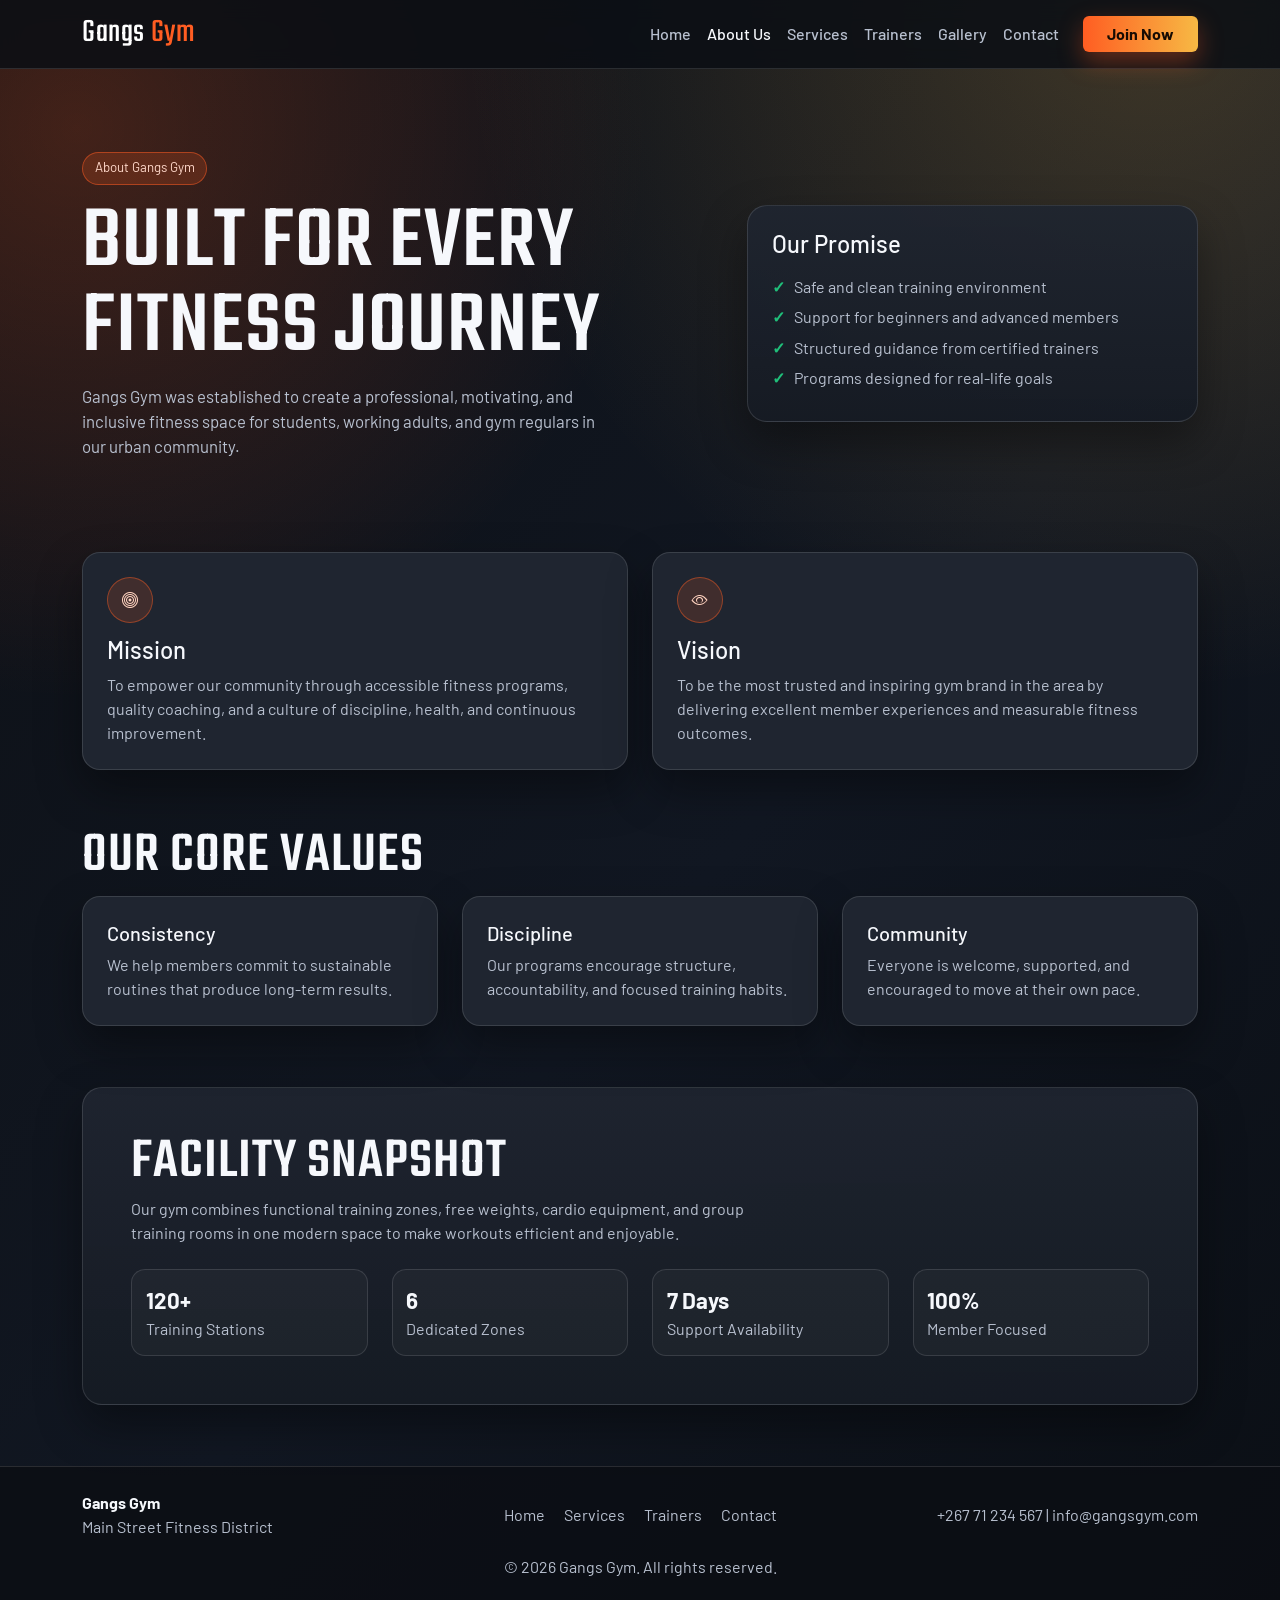
==== about.html @ bc1828f5 "Add files via upload" ====
<!DOCTYPE html>
<html lang="en">
<head>
  <meta charset="UTF-8" />
  <meta name="viewport" content="width=device-width, initial-scale=1" />
  <meta name="description" content="Learn about Gangs Gym's mission, vision, values, and community-focused fitness approach." />
  <title>Gangs Gym | About Us</title>
  <link rel="preconnect" href="https://fonts.googleapis.com" />
  <link rel="preconnect" href="https://fonts.gstatic.com" crossorigin />
  <link href="https://fonts.googleapis.com/css2?family=Barlow:wght@400;500;600;700&family=Teko:wght@500;600;700&display=swap" rel="stylesheet" />
  <link href="https://cdn.jsdelivr.net/npm/bootstrap@5.3.3/dist/css/bootstrap.min.css" rel="stylesheet" />
  <link href="https://cdn.jsdelivr.net/npm/bootstrap-icons@1.11.3/font/bootstrap-icons.min.css" rel="stylesheet" />
  <link rel="stylesheet" href="styles.css" />
</head>
<body>
  <nav class="navbar navbar-expand-lg site-navbar sticky-top" data-bs-theme="dark">
    <div class="container py-1">
      <a class="navbar-brand" href="index.html">Gangs <span class="brand-accent">Gym</span></a>
      <button class="navbar-toggler" type="button" data-bs-toggle="collapse" data-bs-target="#mainNav" aria-controls="mainNav" aria-expanded="false" aria-label="Toggle navigation">
        <span class="navbar-toggler-icon"></span>
      </button>
      <div class="collapse navbar-collapse" id="mainNav">
        <ul class="navbar-nav ms-auto me-lg-3">
          <li class="nav-item"><a class="nav-link" href="index.html">Home</a></li>
          <li class="nav-item"><a class="nav-link active" href="about.html">About Us</a></li>
          <li class="nav-item"><a class="nav-link" href="services.html">Services</a></li>
          <li class="nav-item"><a class="nav-link" href="trainers.html">Trainers</a></li>
          <li class="nav-item"><a class="nav-link" href="gallery.html">Gallery</a></li>
          <li class="nav-item"><a class="nav-link" href="contact.html">Contact</a></li>
        </ul>
        <a class="btn btn-brand px-4" href="contact.html">Join Now</a>
      </div>
    </div>
  </nav>

  <main>
    <section class="hero-section pb-3">
      <div class="container">
        <div class="row align-items-center g-4">
          <div class="col-lg-7 fade-in">
            <span class="promo-pill">About Gangs Gym</span>
            <h1 class="hero-title mt-3">Built for Every Fitness Journey</h1>
            <p class="hero-sub">
              Gangs Gym was established to create a professional, motivating, and inclusive fitness space for students,
              working adults, and gym regulars in our urban community.
            </p>
          </div>
          <div class="col-lg-5 fade-in">
            <div class="glass-card p-4">
              <h2 class="h4 mb-2">Our Promise</h2>
              <ul class="check-list mb-0">
                <li>Safe and clean training environment</li>
                <li>Support for beginners and advanced members</li>
                <li>Structured guidance from certified trainers</li>
                <li>Programs designed for real-life goals</li>
              </ul>
            </div>
          </div>
        </div>
      </div>
    </section>

    <section class="section-space">
      <div class="container">
        <div class="row g-4">
          <div class="col-lg-6 fade-in">
            <article class="feature-card p-4">
              <span class="icon-circle"><i class="bi bi-bullseye"></i></span>
              <h2 class="h4">Mission</h2>
              <p class="muted mb-0">
                To empower our community through accessible fitness programs, quality coaching, and a culture of discipline,
                health, and continuous improvement.
              </p>
            </article>
          </div>
          <div class="col-lg-6 fade-in">
            <article class="feature-card p-4">
              <span class="icon-circle"><i class="bi bi-eye"></i></span>
              <h2 class="h4">Vision</h2>
              <p class="muted mb-0">
                To be the most trusted and inspiring gym brand in the area by delivering excellent member experiences
                and measurable fitness outcomes.
              </p>
            </article>
          </div>
        </div>
      </div>
    </section>

    <section class="section-space pt-0">
      <div class="container">
        <h2 class="section-title fade-in">Our Core Values</h2>
        <div class="row g-4">
          <div class="col-md-4 fade-in">
            <article class="service-card p-4">
              <h3 class="h5">Consistency</h3>
              <p class="muted mb-0">We help members commit to sustainable routines that produce long-term results.</p>
            </article>
          </div>
          <div class="col-md-4 fade-in">
            <article class="service-card p-4">
              <h3 class="h5">Discipline</h3>
              <p class="muted mb-0">Our programs encourage structure, accountability, and focused training habits.</p>
            </article>
          </div>
          <div class="col-md-4 fade-in">
            <article class="service-card p-4">
              <h3 class="h5">Community</h3>
              <p class="muted mb-0">Everyone is welcome, supported, and encouraged to move at their own pace.</p>
            </article>
          </div>
        </div>
      </div>
    </section>

    <section class="section-space pt-0">
      <div class="container">
        <div class="glass-card p-4 p-lg-5 fade-in">
          <h2 class="section-title mb-2">Facility Snapshot</h2>
          <p class="section-lead mb-4">
            Our gym combines functional training zones, free weights, cardio equipment, and group training rooms in one
            modern space to make workouts efficient and enjoyable.
          </p>
          <div class="row g-4">
            <div class="col-sm-6 col-lg-3">
              <div class="stat-box">
                <strong>120+</strong>
                <span class="muted">Training Stations</span>
              </div>
            </div>
            <div class="col-sm-6 col-lg-3">
              <div class="stat-box">
                <strong>6</strong>
                <span class="muted">Dedicated Zones</span>
              </div>
            </div>
            <div class="col-sm-6 col-lg-3">
              <div class="stat-box">
                <strong>7 Days</strong>
                <span class="muted">Support Availability</span>
              </div>
            </div>
            <div class="col-sm-6 col-lg-3">
              <div class="stat-box">
                <strong>100%</strong>
                <span class="muted">Member Focused</span>
              </div>
            </div>
          </div>
        </div>
      </div>
    </section>
  </main>

  <footer class="py-4">
    <div class="container">
      <div class="row gy-3 align-items-center">
        <div class="col-lg-4 text-center text-lg-start">
          <strong class="d-block">Gangs Gym</strong>
          <span class="muted">Main Street Fitness District</span>
        </div>
        <div class="col-lg-4 text-center">
          <a class="footer-link me-3" href="index.html">Home</a>
          <a class="footer-link me-3" href="services.html">Services</a>
          <a class="footer-link me-3" href="trainers.html">Trainers</a>
          <a class="footer-link" href="contact.html">Contact</a>
        </div>
        <div class="col-lg-4 text-center text-lg-end muted">
          <span>+267 71 234 567 | info@gangsgym.com</span>
        </div>
      </div>
      <p class="text-center muted mt-3 mb-0">&copy; <span class="current-year"></span> Gangs Gym. All rights reserved.</p>
    </div>
  </footer>

  <script src="https://cdn.jsdelivr.net/npm/bootstrap@5.3.3/dist/js/bootstrap.bundle.min.js"></script>
  <script src="script.js"></script>
</body>
</html>
---- styles.css ----
:root {
  --bg-main: #0f1218;
  --bg-soft: #171c25;
  --bg-card: #1f2530;
  --text-main: #f6f8fc;
  --text-muted: #b8c0cf;
  --line: rgba(255, 255, 255, 0.12);
  --accent: #ff5d22;
  --accent-2: #f7b944;
  --accent-dark: #351a08;
  --success: #20bf7a;
  --shadow-lg: 0 20px 45px rgba(0, 0, 0, 0.38);
}

* {
  box-sizing: border-box;
}

html {
  scroll-behavior: smooth;
}

body {
  margin: 0;
  color: var(--text-main);
  font-family: "Barlow", sans-serif;
  background:
    radial-gradient(circle at 6% 8%, rgba(255, 93, 34, 0.22), transparent 30%),
    radial-gradient(circle at 90% 0%, rgba(247, 185, 68, 0.2), transparent 35%),
    linear-gradient(130deg, #0d1015 0%, #111722 55%, #0b0f15 100%);
  min-height: 100vh;
}

a {
  color: inherit;
  text-decoration: none;
}

.site-navbar {
  background: rgba(11, 14, 20, 0.86);
  backdrop-filter: blur(10px);
  border-bottom: 1px solid var(--line);
}

.navbar-brand {
  font-family: "Teko", sans-serif;
  font-size: 2.1rem;
  line-height: 1;
  letter-spacing: 0.6px;
}

.brand-accent {
  color: var(--accent);
}

.nav-link {
  color: var(--text-muted);
  font-weight: 500;
}

.nav-link:hover,
.nav-link:focus,
.nav-link.active {
  color: var(--text-main) !important;
}

.btn-brand {
  border: 0;
  font-weight: 700;
  color: #170c03;
  background: linear-gradient(90deg, var(--accent), var(--accent-2));
  box-shadow: 0 10px 24px rgba(255, 93, 34, 0.35);
}

.btn-brand:hover {
  color: #170c03;
  transform: translateY(-1px);
}

.btn-outline-brand {
  border: 1px solid rgba(255, 255, 255, 0.3);
  color: var(--text-main);
}

.btn-outline-brand:hover {
  border-color: var(--accent);
  color: var(--text-main);
  background: rgba(255, 93, 34, 0.13);
}

.hero-section {
  padding: 5.2rem 0 3.7rem;
}

.hero-title,
.section-title {
  font-family: "Teko", sans-serif;
  text-transform: uppercase;
  letter-spacing: 1px;
  margin-bottom: 0.8rem;
}

.hero-title {
  font-size: clamp(2.8rem, 7.8vw, 5.6rem);
  line-height: 0.95;
}

.section-title {
  font-size: clamp(2.1rem, 5.5vw, 3.6rem);
  line-height: 0.92;
}

.hero-sub {
  color: var(--text-muted);
  font-size: 1.05rem;
  max-width: 58ch;
}

.promo-pill {
  display: inline-block;
  padding: 0.34rem 0.72rem;
  border-radius: 999px;
  font-size: 0.83rem;
  border: 1px solid rgba(255, 93, 34, 0.5);
  color: #ffd8ca;
  background: rgba(255, 93, 34, 0.18);
}

.hero-card,
.glass-card {
  background: linear-gradient(180deg, rgba(31, 37, 48, 0.93), rgba(22, 27, 36, 0.95));
  border: 1px solid var(--line);
  border-radius: 20px;
  box-shadow: var(--shadow-lg);
}

.hero-card {
  padding: 1.35rem;
}

.hero-price {
  font-size: 2.8rem;
  font-weight: 700;
  line-height: 1;
}

.hero-price small {
  font-size: 0.9rem;
  color: var(--text-muted);
  font-weight: 500;
}

.check-list {
  margin: 1rem 0;
  padding: 0;
  list-style: none;
}

.check-list li {
  margin-bottom: 0.4rem;
  color: var(--text-muted);
}

.check-list li::before {
  content: "✓";
  color: var(--success);
  margin-right: 0.55rem;
  font-weight: 700;
}

.stat-wrap {
  display: grid;
  grid-template-columns: repeat(3, minmax(0, 1fr));
  gap: 0.75rem;
}

.stat-box {
  border: 1px solid var(--line);
  border-radius: 14px;
  background: rgba(255, 255, 255, 0.03);
  padding: 0.85rem;
}

.stat-box strong {
  display: block;
  font-size: 1.4rem;
}

.section-space {
  padding: 3.8rem 0;
}

.section-lead {
  color: var(--text-muted);
  max-width: 70ch;
}

.feature-card,
.service-card,
.trainer-card,
.gallery-card,
.contact-card {
  height: 100%;
  border: 1px solid var(--line);
  border-radius: 18px;
  background: var(--bg-card);
  box-shadow: var(--shadow-lg);
}

.feature-card .icon-circle,
.contact-card .icon-circle {
  width: 46px;
  height: 46px;
  display: inline-flex;
  align-items: center;
  justify-content: center;
  border-radius: 999px;
  background: rgba(255, 93, 34, 0.15);
  border: 1px solid rgba(255, 93, 34, 0.45);
  color: #ffd3c0;
  margin-bottom: 0.8rem;
}

.muted {
  color: var(--text-muted);
}

.promo-banner {
  border: 1px solid rgba(255, 93, 34, 0.5);
  background: linear-gradient(90deg, rgba(255, 93, 34, 0.2), rgba(247, 185, 68, 0.16));
  color: #ffe3d7;
  border-radius: 18px;
  box-shadow: var(--shadow-lg);
}

.price-card {
  border-radius: 18px;
  border: 1px solid var(--line);
  background: var(--bg-card);
  height: 100%;
}

.price-card.featured {
  border-color: rgba(255, 93, 34, 0.55);
  background: linear-gradient(160deg, rgba(255, 93, 34, 0.23), rgba(247, 185, 68, 0.14));
}

.price-tag {
  font-size: 2.1rem;
  font-weight: 700;
  line-height: 1;
}

.price-tag small {
  color: var(--text-muted);
  font-size: 0.88rem;
  font-weight: 500;
}

.table.table-dark {
  --bs-table-bg: #161b24;
  --bs-table-striped-bg: #12171f;
  --bs-table-border-color: rgba(255, 255, 255, 0.08);
}

.trainer-photo {
  width: 100%;
  height: 280px;
  object-fit: cover;
  border-top-left-radius: 18px;
  border-top-right-radius: 18px;
}

.badge-skill {
  display: inline-block;
  border: 1px solid rgba(255, 255, 255, 0.2);
  border-radius: 999px;
  padding: 0.24rem 0.62rem;
  font-size: 0.8rem;
  color: var(--text-muted);
  margin-right: 0.35rem;
  margin-bottom: 0.35rem;
}

.gallery-image {
  width: 100%;
  height: 260px;
  object-fit: cover;
  border-top-left-radius: 18px;
  border-top-right-radius: 18px;
}

.gallery-caption {
  color: var(--text-muted);
  font-size: 0.95rem;
}

.contact-form .form-control,
.contact-form .form-select {
  background: #111722;
  border: 1px solid rgba(255, 255, 255, 0.16);
  color: var(--text-main);
}

.contact-form .form-control:focus,
.contact-form .form-select:focus {
  border-color: rgba(255, 93, 34, 0.9);
  box-shadow: 0 0 0 0.2rem rgba(255, 93, 34, 0.22);
}

.contact-form .form-control::placeholder {
  color: #94a0b3;
}

.cta-band {
  border: 1px solid rgba(255, 93, 34, 0.5);
  border-radius: 20px;
  background: linear-gradient(130deg, rgba(255, 93, 34, 0.2), rgba(247, 185, 68, 0.14));
  box-shadow: var(--shadow-lg);
}

footer {
  border-top: 1px solid var(--line);
  background: rgba(11, 14, 20, 0.84);
}

.footer-link {
  color: var(--text-muted);
}

.footer-link:hover {
  color: var(--text-main);
}

.fade-in {
  opacity: 0;
  transform: translateY(20px);
  transition: opacity 0.7s ease, transform 0.7s ease;
}

.fade-in.is-visible {
  opacity: 1;
  transform: none;
}

@media (max-width: 991.98px) {
  .hero-section {
    padding-top: 4.5rem;
  }

  .stat-wrap {
    grid-template-columns: 1fr;
  }

  .trainer-photo,
  .gallery-image {
    height: 240px;
  }
}

@media (max-width: 575.98px) {
  .hero-title {
    letter-spacing: 0.6px;
  }

  .section-space {
    padding: 3.1rem 0;
  }

  .trainer-photo,
  .gallery-image {
    height: 210px;
  }
}
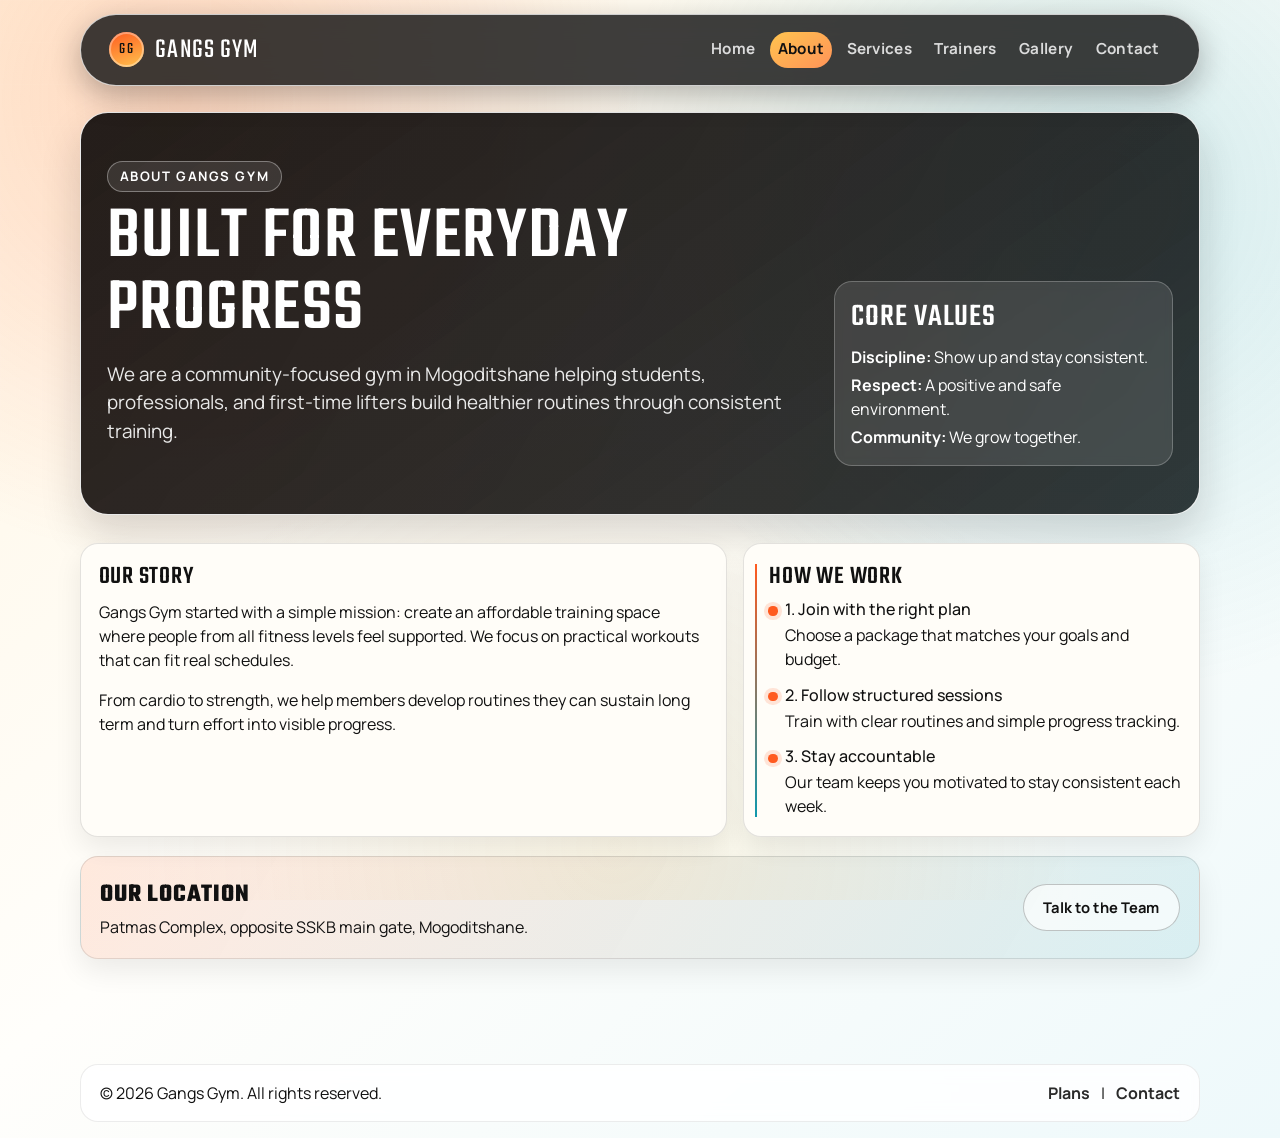
==== commit 7cc257cb: "Add files via upload" ====
--- a/about.html
+++ b/about.html
@@ -3,177 +3,121 @@
 <head>
   <meta charset="UTF-8" />
   <meta name="viewport" content="width=device-width, initial-scale=1" />
-  <meta name="description" content="Learn about Gangs Gym's mission, vision, values, and community-focused fitness approach." />
-  <title>Gangs Gym | About Us</title>
+  <title>Gangs Gym | About</title>
+  <meta name="description" content="Learn the story, values, and training philosophy behind Gangs Gym in Mogoditshane." />
   <link rel="preconnect" href="https://fonts.googleapis.com" />
   <link rel="preconnect" href="https://fonts.gstatic.com" crossorigin />
-  <link href="https://fonts.googleapis.com/css2?family=Barlow:wght@400;500;600;700&family=Teko:wght@500;600;700&display=swap" rel="stylesheet" />
+  <link href="https://fonts.googleapis.com/css2?family=Manrope:wght@400;500;700;800&family=Teko:wght@500;600;700&display=swap" rel="stylesheet" />
   <link href="https://cdn.jsdelivr.net/npm/bootstrap@5.3.3/dist/css/bootstrap.min.css" rel="stylesheet" />
-  <link href="https://cdn.jsdelivr.net/npm/bootstrap-icons@1.11.3/font/bootstrap-icons.min.css" rel="stylesheet" />
   <link rel="stylesheet" href="styles.css" />
 </head>
-<body>
-  <nav class="navbar navbar-expand-lg site-navbar sticky-top" data-bs-theme="dark">
-    <div class="container py-1">
-      <a class="navbar-brand" href="index.html">Gangs <span class="brand-accent">Gym</span></a>
-      <button class="navbar-toggler" type="button" data-bs-toggle="collapse" data-bs-target="#mainNav" aria-controls="mainNav" aria-expanded="false" aria-label="Toggle navigation">
-        <span class="navbar-toggler-icon"></span>
-      </button>
-      <div class="collapse navbar-collapse" id="mainNav">
-        <ul class="navbar-nav ms-auto me-lg-3">
-          <li class="nav-item"><a class="nav-link" href="index.html">Home</a></li>
-          <li class="nav-item"><a class="nav-link active" href="about.html">About Us</a></li>
-          <li class="nav-item"><a class="nav-link" href="services.html">Services</a></li>
-          <li class="nav-item"><a class="nav-link" href="trainers.html">Trainers</a></li>
-          <li class="nav-item"><a class="nav-link" href="gallery.html">Gallery</a></li>
-          <li class="nav-item"><a class="nav-link" href="contact.html">Contact</a></li>
-        </ul>
-        <a class="btn btn-brand px-4" href="contact.html">Join Now</a>
+<body data-page="about.html">
+  <header class="site-header">
+    <nav class="navbar navbar-expand-lg navbar-dark">
+      <div class="container">
+        <a class="navbar-brand" href="index.html">
+          <span class="brand-mark">GG</span>
+          <span>Gangs Gym</span>
+        </a>
+        <button class="navbar-toggler" type="button" data-bs-toggle="collapse" data-bs-target="#navMenu" aria-controls="navMenu" aria-expanded="false" aria-label="Toggle navigation">
+          <span class="navbar-toggler-icon"></span>
+        </button>
+        <div class="collapse navbar-collapse" id="navMenu">
+          <ul class="navbar-nav ms-auto">
+            <li class="nav-item"><a class="nav-link" href="index.html">Home</a></li>
+            <li class="nav-item"><a class="nav-link" href="about.html">About</a></li>
+            <li class="nav-item"><a class="nav-link" href="services.html">Services</a></li>
+            <li class="nav-item"><a class="nav-link" href="trainers.html">Trainers</a></li>
+            <li class="nav-item"><a class="nav-link" href="gallery.html">Gallery</a></li>
+            <li class="nav-item"><a class="nav-link" href="contact.html">Contact</a></li>
+          </ul>
+        </div>
       </div>
-    </div>
-  </nav>
+    </nav>
+  </header>
 
-  <main>
-    <section class="hero-section pb-3">
+  <main class="page-main">
+    <section class="hero-block reveal">
       <div class="container">
-        <div class="row align-items-center g-4">
-          <div class="col-lg-7 fade-in">
-            <span class="promo-pill">About Gangs Gym</span>
-            <h1 class="hero-title mt-3">Built for Every Fitness Journey</h1>
-            <p class="hero-sub">
-              Gangs Gym was established to create a professional, motivating, and inclusive fitness space for students,
-              working adults, and gym regulars in our urban community.
+        <div class="row align-items-end g-4">
+          <div class="col-lg-8">
+            <p class="section-kicker">About Gangs Gym</p>
+            <h1 class="display-title">Built for Everyday Progress</h1>
+            <p class="lead-copy">
+              We are a community-focused gym in Mogoditshane helping students, professionals, and first-time lifters
+              build healthier routines through consistent training.
             </p>
           </div>
-          <div class="col-lg-5 fade-in">
-            <div class="glass-card p-4">
-              <h2 class="h4 mb-2">Our Promise</h2>
-              <ul class="check-list mb-0">
-                <li>Safe and clean training environment</li>
-                <li>Support for beginners and advanced members</li>
-                <li>Structured guidance from certified trainers</li>
-                <li>Programs designed for real-life goals</li>
-              </ul>
-            </div>
+          <div class="col-lg-4">
+            <aside class="info-panel reveal reveal-delay-1">
+              <h2>Core Values</h2>
+              <p class="mb-1"><strong>Discipline:</strong> Show up and stay consistent.</p>
+              <p class="mb-1"><strong>Respect:</strong> A positive and safe environment.</p>
+              <p class="mb-0"><strong>Community:</strong> We grow together.</p>
+            </aside>
           </div>
         </div>
       </div>
     </section>
 
-    <section class="section-space">
-      <div class="container">
-        <div class="row g-4">
-          <div class="col-lg-6 fade-in">
-            <article class="feature-card p-4">
-              <span class="icon-circle"><i class="bi bi-bullseye"></i></span>
-              <h2 class="h4">Mission</h2>
-              <p class="muted mb-0">
-                To empower our community through accessible fitness programs, quality coaching, and a culture of discipline,
-                health, and continuous improvement.
-              </p>
-            </article>
-          </div>
-          <div class="col-lg-6 fade-in">
-            <article class="feature-card p-4">
-              <span class="icon-circle"><i class="bi bi-eye"></i></span>
-              <h2 class="h4">Vision</h2>
-              <p class="muted mb-0">
-                To be the most trusted and inspiring gym brand in the area by delivering excellent member experiences
-                and measurable fitness outcomes.
-              </p>
-            </article>
-          </div>
+    <section class="content-shell">
+      <div class="row g-3">
+        <div class="col-lg-7 reveal reveal-delay-1">
+          <article class="surface-card">
+            <h2 class="card-title">Our Story</h2>
+            <p>
+              Gangs Gym started with a simple mission: create an affordable training space where people from all fitness
+              levels feel supported. We focus on practical workouts that can fit real schedules.
+            </p>
+            <p class="mb-0">
+              From cardio to strength, we help members develop routines they can sustain long term and turn effort into
+              visible progress.
+            </p>
+          </article>
+        </div>
+        <div class="col-lg-5 reveal reveal-delay-2">
+          <article class="timeline-card">
+            <h2 class="card-title">How We Work</h2>
+            <div class="timeline-item">
+              <h3 class="h6 mb-1">1. Join with the right plan</h3>
+              <p class="mb-0">Choose a package that matches your goals and budget.</p>
+            </div>
+            <div class="timeline-item">
+              <h3 class="h6 mb-1">2. Follow structured sessions</h3>
+              <p class="mb-0">Train with clear routines and simple progress tracking.</p>
+            </div>
+            <div class="timeline-item">
+              <h3 class="h6 mb-1">3. Stay accountable</h3>
+              <p class="mb-0">Our team keeps you motivated to stay consistent each week.</p>
+            </div>
+          </article>
         </div>
       </div>
     </section>
 
-    <section class="section-space pt-0">
-      <div class="container">
-        <h2 class="section-title fade-in">Our Core Values</h2>
-        <div class="row g-4">
-          <div class="col-md-4 fade-in">
-            <article class="service-card p-4">
-              <h3 class="h5">Consistency</h3>
-              <p class="muted mb-0">We help members commit to sustainable routines that produce long-term results.</p>
-            </article>
-          </div>
-          <div class="col-md-4 fade-in">
-            <article class="service-card p-4">
-              <h3 class="h5">Discipline</h3>
-              <p class="muted mb-0">Our programs encourage structure, accountability, and focused training habits.</p>
-            </article>
-          </div>
-          <div class="col-md-4 fade-in">
-            <article class="service-card p-4">
-              <h3 class="h5">Community</h3>
-              <p class="muted mb-0">Everyone is welcome, supported, and encouraged to move at their own pace.</p>
-            </article>
-          </div>
+    <section class="content-shell reveal reveal-delay-3">
+      <div class="cta-strip">
+        <div>
+          <strong>Our Location</strong>
+          <p class="mb-0">Patmas Complex, opposite SSKB main gate, Mogoditshane.</p>
         </div>
-      </div>
-    </section>
-
-    <section class="section-space pt-0">
-      <div class="container">
-        <div class="glass-card p-4 p-lg-5 fade-in">
-          <h2 class="section-title mb-2">Facility Snapshot</h2>
-          <p class="section-lead mb-4">
-            Our gym combines functional training zones, free weights, cardio equipment, and group training rooms in one
-            modern space to make workouts efficient and enjoyable.
-          </p>
-          <div class="row g-4">
-            <div class="col-sm-6 col-lg-3">
-              <div class="stat-box">
-                <strong>120+</strong>
-                <span class="muted">Training Stations</span>
-              </div>
-            </div>
-            <div class="col-sm-6 col-lg-3">
-              <div class="stat-box">
-                <strong>6</strong>
-                <span class="muted">Dedicated Zones</span>
-              </div>
-            </div>
-            <div class="col-sm-6 col-lg-3">
-              <div class="stat-box">
-                <strong>7 Days</strong>
-                <span class="muted">Support Availability</span>
-              </div>
-            </div>
-            <div class="col-sm-6 col-lg-3">
-              <div class="stat-box">
-                <strong>100%</strong>
-                <span class="muted">Member Focused</span>
-              </div>
-            </div>
-          </div>
-        </div>
+        <a class="btn-ghost-light" href="contact.html">Talk to the Team</a>
       </div>
     </section>
   </main>
 
-  <footer class="py-4">
-    <div class="container">
-      <div class="row gy-3 align-items-center">
-        <div class="col-lg-4 text-center text-lg-start">
-          <strong class="d-block">Gangs Gym</strong>
-          <span class="muted">Main Street Fitness District</span>
-        </div>
-        <div class="col-lg-4 text-center">
-          <a class="footer-link me-3" href="index.html">Home</a>
-          <a class="footer-link me-3" href="services.html">Services</a>
-          <a class="footer-link me-3" href="trainers.html">Trainers</a>
-          <a class="footer-link" href="contact.html">Contact</a>
-        </div>
-        <div class="col-lg-4 text-center text-lg-end muted">
-          <span>+267 71 234 567 | info@gangsgym.com</span>
-        </div>
+  <footer class="site-footer">
+    <div class="footer-content">
+      <div>&copy; <span class="current-year"></span> Gangs Gym. All rights reserved.</div>
+      <div>
+        <a href="services.html">Plans</a>
+        <span class="mx-2">|</span>
+        <a href="contact.html">Contact</a>
       </div>
-      <p class="text-center muted mt-3 mb-0">&copy; <span class="current-year"></span> Gangs Gym. All rights reserved.</p>
     </div>
   </footer>
 
   <script src="https://cdn.jsdelivr.net/npm/bootstrap@5.3.3/dist/js/bootstrap.bundle.min.js"></script>
   <script src="script.js"></script>
 </body>
-</html>
+</html>
--- a/styles.css
+++ b/styles.css
@@ -1,374 +1,691 @@
 :root {
-  --bg-main: #0f1218;
-  --bg-soft: #171c25;
-  --bg-card: #1f2530;
-  --text-main: #f6f8fc;
-  --text-muted: #b8c0cf;
-  --line: rgba(255, 255, 255, 0.12);
-  --accent: #ff5d22;
-  --accent-2: #f7b944;
-  --accent-dark: #351a08;
-  --success: #20bf7a;
-  --shadow-lg: 0 20px 45px rgba(0, 0, 0, 0.38);
+  --ink-900: #111111;
+  --ink-700: #2a2a2a;
+  --ink-500: #4e4e4e;
+  --paper: #fff9ef;
+  --surface: #fffdf8;
+  --line: rgba(24, 24, 24, 0.12);
+  --brand: #ff5a1f;
+  --brand-deep: #d9480f;
+  --accent: #1098ad;
+  --accent-deep: #0b7285;
+  --success: #2f9e44;
+  --radius-lg: 28px;
+  --radius-md: 18px;
+  --radius-sm: 12px;
+  --shadow-soft: 0 12px 28px rgba(17, 17, 17, 0.08);
+  --shadow-strong: 0 20px 40px rgba(17, 17, 17, 0.16);
 }
 
 * {
   box-sizing: border-box;
 }
 
-html {
-  scroll-behavior: smooth;
-}
-
+html,
 body {
   margin: 0;
-  color: var(--text-main);
-  font-family: "Barlow", sans-serif;
+  min-height: 100%;
+}
+
+body {
+  position: relative;
+  font-family: "Manrope", "Segoe UI", sans-serif;
+  color: var(--ink-900);
+  background: linear-gradient(140deg, #fff6e3 0%, #fffefb 48%, #eef9fb 100%);
+  overflow-x: hidden;
+}
+
+body::before,
+body::after {
+  content: "";
+  position: fixed;
+  inset: 0;
+  pointer-events: none;
+  z-index: -2;
+}
+
+body::before {
   background:
-    radial-gradient(circle at 6% 8%, rgba(255, 93, 34, 0.22), transparent 30%),
-    radial-gradient(circle at 90% 0%, rgba(247, 185, 68, 0.2), transparent 35%),
-    linear-gradient(130deg, #0d1015 0%, #111722 55%, #0b0f15 100%);
-  min-height: 100vh;
+    radial-gradient(circle at 14% 11%, rgba(255, 90, 31, 0.2), transparent 34%),
+    radial-gradient(circle at 86% 22%, rgba(16, 152, 173, 0.18), transparent 38%),
+    radial-gradient(circle at 48% 94%, rgba(255, 196, 80, 0.12), transparent 44%);
+}
+
+body::after {
+  z-index: -1;
+  background-image: linear-gradient(rgba(255, 255, 255, 0.12) 1px, transparent 1px),
+    linear-gradient(90deg, rgba(255, 255, 255, 0.12) 1px, transparent 1px);
+  background-size: 42px 42px;
+  opacity: 0.3;
 }
 
 a {
   color: inherit;
-  text-decoration: none;
-}
-
-.site-navbar {
-  background: rgba(11, 14, 20, 0.86);
-  backdrop-filter: blur(10px);
-  border-bottom: 1px solid var(--line);
+}
+
+.page-main {
+  padding-top: 112px;
+  padding-bottom: 48px;
+}
+
+.container {
+  position: relative;
+}
+
+.site-header {
+  position: fixed;
+  top: 0;
+  left: 0;
+  right: 0;
+  z-index: 30;
+  padding-top: 14px;
+}
+
+.site-header .navbar {
+  margin: 0 auto;
+  width: min(1120px, calc(100% - 1.4rem));
+  border: 1px solid rgba(255, 255, 255, 0.75);
+  border-radius: 999px;
+  background: rgba(20, 20, 20, 0.82);
+  backdrop-filter: blur(12px);
+  box-shadow: 0 10px 30px rgba(17, 17, 17, 0.3);
+  padding: 0.55rem 1rem;
 }
 
 .navbar-brand {
-  font-family: "Teko", sans-serif;
-  font-size: 2.1rem;
+  display: inline-flex;
+  align-items: center;
+  gap: 0.7rem;
+  font-family: "Teko", "Arial Narrow", sans-serif;
+  font-size: 1.75rem;
+  letter-spacing: 0.04em;
+  color: #ffffff;
+  text-transform: uppercase;
+}
+
+.brand-mark {
+  display: inline-grid;
+  place-items: center;
+  width: 2.2rem;
+  height: 2.2rem;
+  border-radius: 50%;
+  font-size: 1rem;
   line-height: 1;
-  letter-spacing: 0.6px;
-}
-
-.brand-accent {
-  color: var(--accent);
-}
-
-.nav-link {
-  color: var(--text-muted);
-  font-weight: 500;
-}
-
-.nav-link:hover,
-.nav-link:focus,
-.nav-link.active {
-  color: var(--text-main) !important;
-}
-
-.btn-brand {
-  border: 0;
+  background: linear-gradient(160deg, var(--brand), #ffc44f);
+  color: #111111;
+  box-shadow: inset 0 0 0 2px rgba(255, 255, 255, 0.35);
+}
+
+.navbar .nav-link {
+  color: rgba(255, 255, 255, 0.82);
   font-weight: 700;
-  color: #170c03;
-  background: linear-gradient(90deg, var(--accent), var(--accent-2));
-  box-shadow: 0 10px 24px rgba(255, 93, 34, 0.35);
-}
-
-.btn-brand:hover {
-  color: #170c03;
-  transform: translateY(-1px);
-}
-
-.btn-outline-brand {
-  border: 1px solid rgba(255, 255, 255, 0.3);
-  color: var(--text-main);
-}
-
-.btn-outline-brand:hover {
-  border-color: var(--accent);
-  color: var(--text-main);
-  background: rgba(255, 93, 34, 0.13);
-}
-
-.hero-section {
-  padding: 5.2rem 0 3.7rem;
-}
-
-.hero-title,
-.section-title {
-  font-family: "Teko", sans-serif;
-  text-transform: uppercase;
-  letter-spacing: 1px;
-  margin-bottom: 0.8rem;
-}
-
-.hero-title {
-  font-size: clamp(2.8rem, 7.8vw, 5.6rem);
+  font-size: 0.95rem;
+  letter-spacing: 0.02em;
+  margin-left: 0.2rem;
+  margin-right: 0.2rem;
+  border-radius: 999px;
+  padding: 0.4rem 0.9rem;
+  transition: color 0.3s ease, background-color 0.3s ease;
+}
+
+.navbar .nav-link:hover,
+.navbar .nav-link:focus-visible {
+  color: #ffffff;
+  background: rgba(255, 255, 255, 0.16);
+}
+
+.navbar .nav-link.active {
+  color: #111111;
+  background: linear-gradient(145deg, #ffc44f, #ff9358);
+}
+
+.hero-block {
+  margin: 0 auto 1.75rem;
+  width: min(1120px, calc(100% - 1.4rem));
+  border-radius: var(--radius-lg);
+  border: 1px solid rgba(255, 255, 255, 0.9);
+  background:
+    linear-gradient(145deg, rgba(17, 17, 17, 0.92), rgba(17, 17, 17, 0.8)),
+    linear-gradient(120deg, rgba(255, 90, 31, 0.45), rgba(16, 152, 173, 0.32));
+  color: #ffffff;
+  overflow: hidden;
+  box-shadow: var(--shadow-strong);
+}
+
+.hero-block .container {
+  padding: 3rem 1.6rem;
+}
+
+.section-kicker {
+  display: inline-block;
+  margin-bottom: 0.7rem;
+  padding: 0.3rem 0.75rem;
+  border-radius: 999px;
+  border: 1px solid rgba(255, 255, 255, 0.35);
+  background: rgba(255, 255, 255, 0.1);
+  font-size: 0.82rem;
+  text-transform: uppercase;
+  letter-spacing: 0.12em;
+  font-weight: 700;
+}
+
+.display-title {
+  font-family: "Teko", "Arial Narrow", sans-serif;
+  font-size: clamp(2.4rem, 8vw, 4.7rem);
   line-height: 0.95;
-}
-
-.section-title {
-  font-size: clamp(2.1rem, 5.5vw, 3.6rem);
-  line-height: 0.92;
-}
-
-.hero-sub {
-  color: var(--text-muted);
-  font-size: 1.05rem;
-  max-width: 58ch;
-}
-
-.promo-pill {
-  display: inline-block;
-  padding: 0.34rem 0.72rem;
-  border-radius: 999px;
-  font-size: 0.83rem;
-  border: 1px solid rgba(255, 93, 34, 0.5);
-  color: #ffd8ca;
-  background: rgba(255, 93, 34, 0.18);
-}
-
-.hero-card,
-.glass-card {
-  background: linear-gradient(180deg, rgba(31, 37, 48, 0.93), rgba(22, 27, 36, 0.95));
-  border: 1px solid var(--line);
-  border-radius: 20px;
-  box-shadow: var(--shadow-lg);
-}
-
-.hero-card {
-  padding: 1.35rem;
-}
-
-.hero-price {
-  font-size: 2.8rem;
-  font-weight: 700;
-  line-height: 1;
-}
-
-.hero-price small {
-  font-size: 0.9rem;
-  color: var(--text-muted);
-  font-weight: 500;
-}
-
-.check-list {
-  margin: 1rem 0;
-  padding: 0;
-  list-style: none;
-}
-
-.check-list li {
-  margin-bottom: 0.4rem;
-  color: var(--text-muted);
-}
-
-.check-list li::before {
-  content: "✓";
-  color: var(--success);
-  margin-right: 0.55rem;
-  font-weight: 700;
-}
-
-.stat-wrap {
-  display: grid;
-  grid-template-columns: repeat(3, minmax(0, 1fr));
-  gap: 0.75rem;
-}
-
-.stat-box {
-  border: 1px solid var(--line);
-  border-radius: 14px;
-  background: rgba(255, 255, 255, 0.03);
-  padding: 0.85rem;
-}
-
-.stat-box strong {
-  display: block;
-  font-size: 1.4rem;
-}
-
-.section-space {
-  padding: 3.8rem 0;
-}
-
-.section-lead {
-  color: var(--text-muted);
-  max-width: 70ch;
-}
-
-.feature-card,
-.service-card,
-.trainer-card,
-.gallery-card,
-.contact-card {
-  height: 100%;
-  border: 1px solid var(--line);
-  border-radius: 18px;
-  background: var(--bg-card);
-  box-shadow: var(--shadow-lg);
-}
-
-.feature-card .icon-circle,
-.contact-card .icon-circle {
-  width: 46px;
-  height: 46px;
+  letter-spacing: 0.02em;
+  text-transform: uppercase;
+  margin-bottom: 0.85rem;
+}
+
+.lead-copy {
+  color: rgba(255, 255, 255, 0.9);
+  font-size: clamp(1rem, 2.5vw, 1.18rem);
+  max-width: 62ch;
+  margin-bottom: 1.35rem;
+}
+
+.hero-actions {
+  display: flex;
+  flex-wrap: wrap;
+  gap: 0.65rem;
+}
+
+.btn-brand,
+.btn-outline-brand,
+.btn-ghost-light {
   display: inline-flex;
   align-items: center;
   justify-content: center;
+  gap: 0.45rem;
   border-radius: 999px;
-  background: rgba(255, 93, 34, 0.15);
-  border: 1px solid rgba(255, 93, 34, 0.45);
-  color: #ffd3c0;
-  margin-bottom: 0.8rem;
-}
-
-.muted {
-  color: var(--text-muted);
-}
-
-.promo-banner {
-  border: 1px solid rgba(255, 93, 34, 0.5);
-  background: linear-gradient(90deg, rgba(255, 93, 34, 0.2), rgba(247, 185, 68, 0.16));
-  color: #ffe3d7;
-  border-radius: 18px;
-  box-shadow: var(--shadow-lg);
+  padding: 0.7rem 1.2rem;
+  font-weight: 700;
+  font-size: 0.92rem;
+  letter-spacing: 0.01em;
+  text-decoration: none;
+  border: 1px solid transparent;
+  transition: transform 0.22s ease, box-shadow 0.22s ease, background 0.22s ease, color 0.22s ease;
+}
+
+.btn-brand {
+  color: #111111;
+  background: linear-gradient(150deg, #ffc44f, #ff7f45);
+  box-shadow: 0 10px 20px rgba(255, 127, 69, 0.35);
+}
+
+.btn-brand:hover,
+.btn-brand:focus-visible {
+  transform: translateY(-2px);
+  box-shadow: 0 14px 24px rgba(255, 127, 69, 0.4);
+}
+
+.btn-outline-brand {
+  color: #ffffff;
+  border-color: rgba(255, 255, 255, 0.54);
+  background: rgba(255, 255, 255, 0.06);
+}
+
+.btn-outline-brand:hover,
+.btn-outline-brand:focus-visible {
+  color: #111111;
+  background: #ffffff;
+  transform: translateY(-2px);
+}
+
+.btn-ghost-light {
+  color: var(--ink-900);
+  border-color: rgba(17, 17, 17, 0.24);
+  background: rgba(255, 255, 255, 0.65);
+}
+
+.btn-ghost-light:hover,
+.btn-ghost-light:focus-visible {
+  background: #ffffff;
+  transform: translateY(-2px);
+}
+
+.info-panel {
+  background: rgba(255, 255, 255, 0.11);
+  border: 1px solid rgba(255, 255, 255, 0.24);
+  border-radius: var(--radius-md);
+  padding: 1rem;
+  backdrop-filter: blur(4px);
+}
+
+.info-panel h2,
+.info-panel h3 {
+  font-family: "Teko", "Arial Narrow", sans-serif;
+  letter-spacing: 0.03em;
+  text-transform: uppercase;
+  margin-bottom: 0.55rem;
+}
+
+.price-chip {
+  display: inline-flex;
+  align-items: center;
+  padding: 0.35rem 0.7rem;
+  border-radius: 999px;
+  background: rgba(255, 196, 79, 0.15);
+  color: #ffc44f;
+  font-weight: 700;
+  font-size: 0.84rem;
+}
+
+.content-shell {
+  margin: 0 auto 1.2rem;
+  width: min(1120px, calc(100% - 1.4rem));
+}
+
+.section-header {
+  margin-bottom: 1rem;
+}
+
+.section-title {
+  font-family: "Teko", "Arial Narrow", sans-serif;
+  text-transform: uppercase;
+  letter-spacing: 0.04em;
+  font-size: clamp(1.9rem, 4vw, 3rem);
+  margin-bottom: 0.35rem;
+  color: var(--ink-900);
+}
+
+.section-subtitle {
+  color: var(--ink-700);
+  margin-bottom: 0;
+}
+
+.surface-card,
+.stat-card,
+.price-card,
+.contact-card,
+.table-card,
+.timeline-card,
+.trainer-card,
+.gallery-card,
+.cta-strip {
+  background: var(--surface);
+  border: 1px solid var(--line);
+  border-radius: var(--radius-md);
+  box-shadow: var(--shadow-soft);
+}
+
+.surface-card,
+.price-card,
+.contact-card,
+.timeline-card,
+.table-card,
+.trainer-card,
+.gallery-card {
+  padding: 1.1rem;
+  height: 100%;
+}
+
+.stat-grid {
+  display: grid;
+  grid-template-columns: repeat(4, minmax(0, 1fr));
+  gap: 0.8rem;
+  margin-top: -1rem;
+  margin-bottom: 1.4rem;
+}
+
+.stat-card {
+  padding: 1rem;
+  text-align: center;
+}
+
+.stat-card strong {
+  display: block;
+  font-family: "Teko", "Arial Narrow", sans-serif;
+  font-size: 2rem;
+  line-height: 0.92;
+  letter-spacing: 0.03em;
+}
+
+.stat-card span {
+  font-size: 0.86rem;
+  color: var(--ink-700);
+  font-weight: 600;
+}
+
+.card-title {
+  font-family: "Teko", "Arial Narrow", sans-serif;
+  font-size: 1.6rem;
+  letter-spacing: 0.03em;
+  text-transform: uppercase;
+  margin-bottom: 0.45rem;
 }
 
 .price-card {
-  border-radius: 18px;
-  border: 1px solid var(--line);
-  background: var(--bg-card);
-  height: 100%;
+  position: relative;
+  overflow: hidden;
+}
+
+.price-card::before {
+  content: "";
+  position: absolute;
+  top: 0;
+  left: 0;
+  right: 0;
+  height: 4px;
+  background: linear-gradient(90deg, var(--brand), var(--accent));
+}
+
+.price-label {
+  font-family: "Teko", "Arial Narrow", sans-serif;
+  font-size: 2rem;
+  color: var(--brand-deep);
+  line-height: 0.9;
+  letter-spacing: 0.02em;
+  margin-bottom: 0.3rem;
 }
 
 .price-card.featured {
-  border-color: rgba(255, 93, 34, 0.55);
-  background: linear-gradient(160deg, rgba(255, 93, 34, 0.23), rgba(247, 185, 68, 0.14));
-}
-
-.price-tag {
-  font-size: 2.1rem;
-  font-weight: 700;
-  line-height: 1;
-}
-
-.price-tag small {
-  color: var(--text-muted);
-  font-size: 0.88rem;
-  font-weight: 500;
-}
-
-.table.table-dark {
-  --bs-table-bg: #161b24;
-  --bs-table-striped-bg: #12171f;
-  --bs-table-border-color: rgba(255, 255, 255, 0.08);
-}
-
-.trainer-photo {
-  width: 100%;
-  height: 280px;
-  object-fit: cover;
-  border-top-left-radius: 18px;
-  border-top-right-radius: 18px;
-}
-
-.badge-skill {
-  display: inline-block;
-  border: 1px solid rgba(255, 255, 255, 0.2);
-  border-radius: 999px;
-  padding: 0.24rem 0.62rem;
-  font-size: 0.8rem;
-  color: var(--text-muted);
-  margin-right: 0.35rem;
-  margin-bottom: 0.35rem;
-}
-
+  border-color: rgba(255, 90, 31, 0.44);
+  box-shadow: 0 18px 30px rgba(255, 90, 31, 0.2);
+  transform: translateY(-4px);
+}
+
+.feature-list {
+  list-style: none;
+  margin: 0;
+  padding: 0;
+}
+
+.feature-list li {
+  position: relative;
+  padding-left: 1.1rem;
+  margin-bottom: 0.45rem;
+  color: var(--ink-700);
+}
+
+.feature-list li::before {
+  content: "";
+  position: absolute;
+  top: 0.5rem;
+  left: 0;
+  width: 0.48rem;
+  height: 0.48rem;
+  border-radius: 50%;
+  background: linear-gradient(130deg, var(--brand), var(--accent));
+}
+
+.schedule-table {
+  --bs-table-bg: transparent;
+  --bs-table-color: var(--ink-900);
+  --bs-table-border-color: rgba(17, 17, 17, 0.1);
+  margin-bottom: 0;
+}
+
+.schedule-table thead th {
+  background: #fff2d3;
+  text-transform: uppercase;
+  font-size: 0.78rem;
+  letter-spacing: 0.08em;
+  color: var(--ink-700);
+}
+
+.timeline-card {
+  position: relative;
+  padding-left: 1.6rem;
+}
+
+.timeline-card::before {
+  content: "";
+  position: absolute;
+  top: 1.2rem;
+  bottom: 1.2rem;
+  left: 0.7rem;
+  width: 2px;
+  background: linear-gradient(var(--brand), var(--accent));
+}
+
+.timeline-item {
+  position: relative;
+  margin-bottom: 0.9rem;
+  padding-left: 1rem;
+}
+
+.timeline-item:last-child {
+  margin-bottom: 0;
+}
+
+.timeline-item::before {
+  content: "";
+  position: absolute;
+  top: 0.4rem;
+  left: -0.05rem;
+  width: 0.58rem;
+  height: 0.58rem;
+  border-radius: 50%;
+  background: var(--brand);
+  box-shadow: 0 0 0 4px rgba(255, 90, 31, 0.15);
+}
+
+.trainer-photo,
 .gallery-image {
   width: 100%;
-  height: 260px;
-  object-fit: cover;
-  border-top-left-radius: 18px;
-  border-top-right-radius: 18px;
-}
-
-.gallery-caption {
-  color: var(--text-muted);
-  font-size: 0.95rem;
-}
-
-.contact-form .form-control,
-.contact-form .form-select {
-  background: #111722;
-  border: 1px solid rgba(255, 255, 255, 0.16);
-  color: var(--text-main);
-}
-
-.contact-form .form-control:focus,
-.contact-form .form-select:focus {
-  border-color: rgba(255, 93, 34, 0.9);
-  box-shadow: 0 0 0 0.2rem rgba(255, 93, 34, 0.22);
-}
-
-.contact-form .form-control::placeholder {
-  color: #94a0b3;
-}
-
-.cta-band {
-  border: 1px solid rgba(255, 93, 34, 0.5);
-  border-radius: 20px;
-  background: linear-gradient(130deg, rgba(255, 93, 34, 0.2), rgba(247, 185, 68, 0.14));
-  box-shadow: var(--shadow-lg);
-}
-
-footer {
-  border-top: 1px solid var(--line);
-  background: rgba(11, 14, 20, 0.84);
-}
-
-.footer-link {
-  color: var(--text-muted);
-}
-
-.footer-link:hover {
-  color: var(--text-main);
-}
-
-.fade-in {
-  opacity: 0;
-  transform: translateY(20px);
-  transition: opacity 0.7s ease, transform 0.7s ease;
-}
-
-.fade-in.is-visible {
+  aspect-ratio: 4 / 5;
+  height: auto;
+  object-fit: contain;
+  object-position: center;
+  border-radius: var(--radius-sm);
+  border: 1px solid rgba(17, 17, 17, 0.08);
+  background: #f8efe5;
+}
+
+
+
+.gallery-grid {
+  display: grid;
+  grid-template-columns: repeat(12, minmax(0, 1fr));
+  gap: 0.9rem;
+}
+
+.gallery-card {
+  grid-column: span 4;
+}
+
+.gallery-card:nth-child(3n + 1) {
+  grid-row: span 1;
+}
+
+.gallery-card figcaption {
+  margin-top: 0.65rem;
+  font-size: 0.88rem;
+  color: var(--ink-700);
+}
+
+.image-fallback {
+  display: grid;
+  place-items: center;
+  width: 100%;
+  min-height: 220px;
+  border-radius: var(--radius-sm);
+  border: 1px dashed rgba(17, 17, 17, 0.25);
+  background: linear-gradient(150deg, #ffeac2, #dff2f7);
+  color: var(--ink-700);
+  font-weight: 700;
+  font-size: 0.9rem;
+  text-align: center;
+  padding: 0.8rem;
+}
+
+.cta-strip {
+  display: flex;
+  flex-wrap: wrap;
+  align-items: center;
+  justify-content: space-between;
+  gap: 1rem;
+  padding: 1.2rem;
+  margin-top: 0.9rem;
+  border-radius: var(--radius-md);
+  background: linear-gradient(120deg, rgba(255, 90, 31, 0.12), rgba(16, 152, 173, 0.11));
+}
+
+.cta-strip strong {
+  font-family: "Teko", "Arial Narrow", sans-serif;
+  font-size: 1.6rem;
+  text-transform: uppercase;
+  letter-spacing: 0.03em;
+}
+
+.contact-card .form-control,
+.contact-card .form-select {
+  border-radius: 12px;
+  border-color: rgba(17, 17, 17, 0.18);
+  padding: 0.65rem 0.75rem;
+}
+
+.contact-card .form-control:focus,
+.contact-card .form-select:focus {
+  border-color: rgba(255, 90, 31, 0.55);
+  box-shadow: 0 0 0 0.22rem rgba(255, 90, 31, 0.16);
+}
+
+.contact-card .form-label {
+  font-weight: 700;
+  color: var(--ink-700);
+}
+
+.notice-success {
+  border-radius: 12px;
+  border: 1px solid rgba(47, 158, 68, 0.2);
+  background: rgba(47, 158, 68, 0.1);
+  color: #1f6d2f;
+}
+
+.site-footer {
+  margin: 2.4rem auto 1rem;
+  width: min(1120px, calc(100% - 1.4rem));
+  border: 1px solid rgba(17, 17, 17, 0.08);
+  border-radius: var(--radius-md);
+  background: rgba(255, 255, 255, 0.82);
+  backdrop-filter: blur(8px);
+  padding: 1rem 1.2rem;
+}
+
+.site-footer .footer-content {
+  display: flex;
+  flex-wrap: wrap;
+  align-items: center;
+  justify-content: space-between;
+  gap: 0.6rem 1.2rem;
+}
+
+.site-footer a {
+  text-decoration: none;
+  font-weight: 700;
+  color: var(--ink-700);
+}
+
+.site-footer a:hover,
+.site-footer a:focus-visible {
+  color: var(--brand-deep);
+}
+
+.reveal {
   opacity: 1;
   transform: none;
 }
 
-@media (max-width: 991.98px) {
-  .hero-section {
-    padding-top: 4.5rem;
-  }
-
-  .stat-wrap {
+.js-enabled .reveal {
+  opacity: 0;
+  transform: translateY(20px) scale(0.985);
+  transition: opacity 0.7s ease, transform 0.7s ease;
+}
+
+.js-enabled .reveal.is-visible {
+  opacity: 1;
+  transform: translateY(0) scale(1);
+}
+
+.reveal-delay-1 {
+  transition-delay: 0.12s;
+}
+
+.reveal-delay-2 {
+  transition-delay: 0.2s;
+}
+
+.reveal-delay-3 {
+  transition-delay: 0.28s;
+}
+
+@media (max-width: 991px) {
+  .page-main {
+    padding-top: 104px;
+  }
+
+  .site-header .navbar {
+    border-radius: 20px;
+  }
+
+  .navbar-brand {
+    font-size: 1.55rem;
+  }
+
+  .navbar .nav-link {
+    margin: 0.15rem 0;
+  }
+
+  .stat-grid {
+    grid-template-columns: repeat(2, minmax(0, 1fr));
+  }
+
+  .gallery-card {
+    grid-column: span 6;
+  }
+}
+
+@media (max-width: 767px) {
+  .hero-block .container,
+  .content-shell {
+    width: calc(100% - 1rem);
+  }
+
+  .hero-block {
+    margin-bottom: 1rem;
+  }
+
+  .hero-block .container {
+    padding: 2.3rem 1rem;
+  }
+
+  .display-title {
+    font-size: clamp(2rem, 12vw, 3.1rem);
+  }
+
+  .stat-grid {
     grid-template-columns: 1fr;
+    margin-top: 0;
+  }
+
+  .gallery-card {
+    grid-column: span 12;
   }
 
   .trainer-photo,
   .gallery-image {
-    height: 240px;
-  }
-}
-
-@media (max-width: 575.98px) {
-  .hero-title {
-    letter-spacing: 0.6px;
-  }
-
-  .section-space {
-    padding: 3.1rem 0;
-  }
-
-  .trainer-photo,
-  .gallery-image {
-    height: 210px;
-  }
-}
+    height: 220px;
+  }
+
+  .site-footer {
+    margin-top: 1.7rem;
+  }
+}
+
+@media (prefers-reduced-motion: reduce) {
+  *,
+  *::before,
+  *::after {
+    animation: none !important;
+    transition: none !important;
+    scroll-behavior: auto !important;
+  }
+
+  .reveal {
+    opacity: 1;
+    transform: none;
+  }
+}
